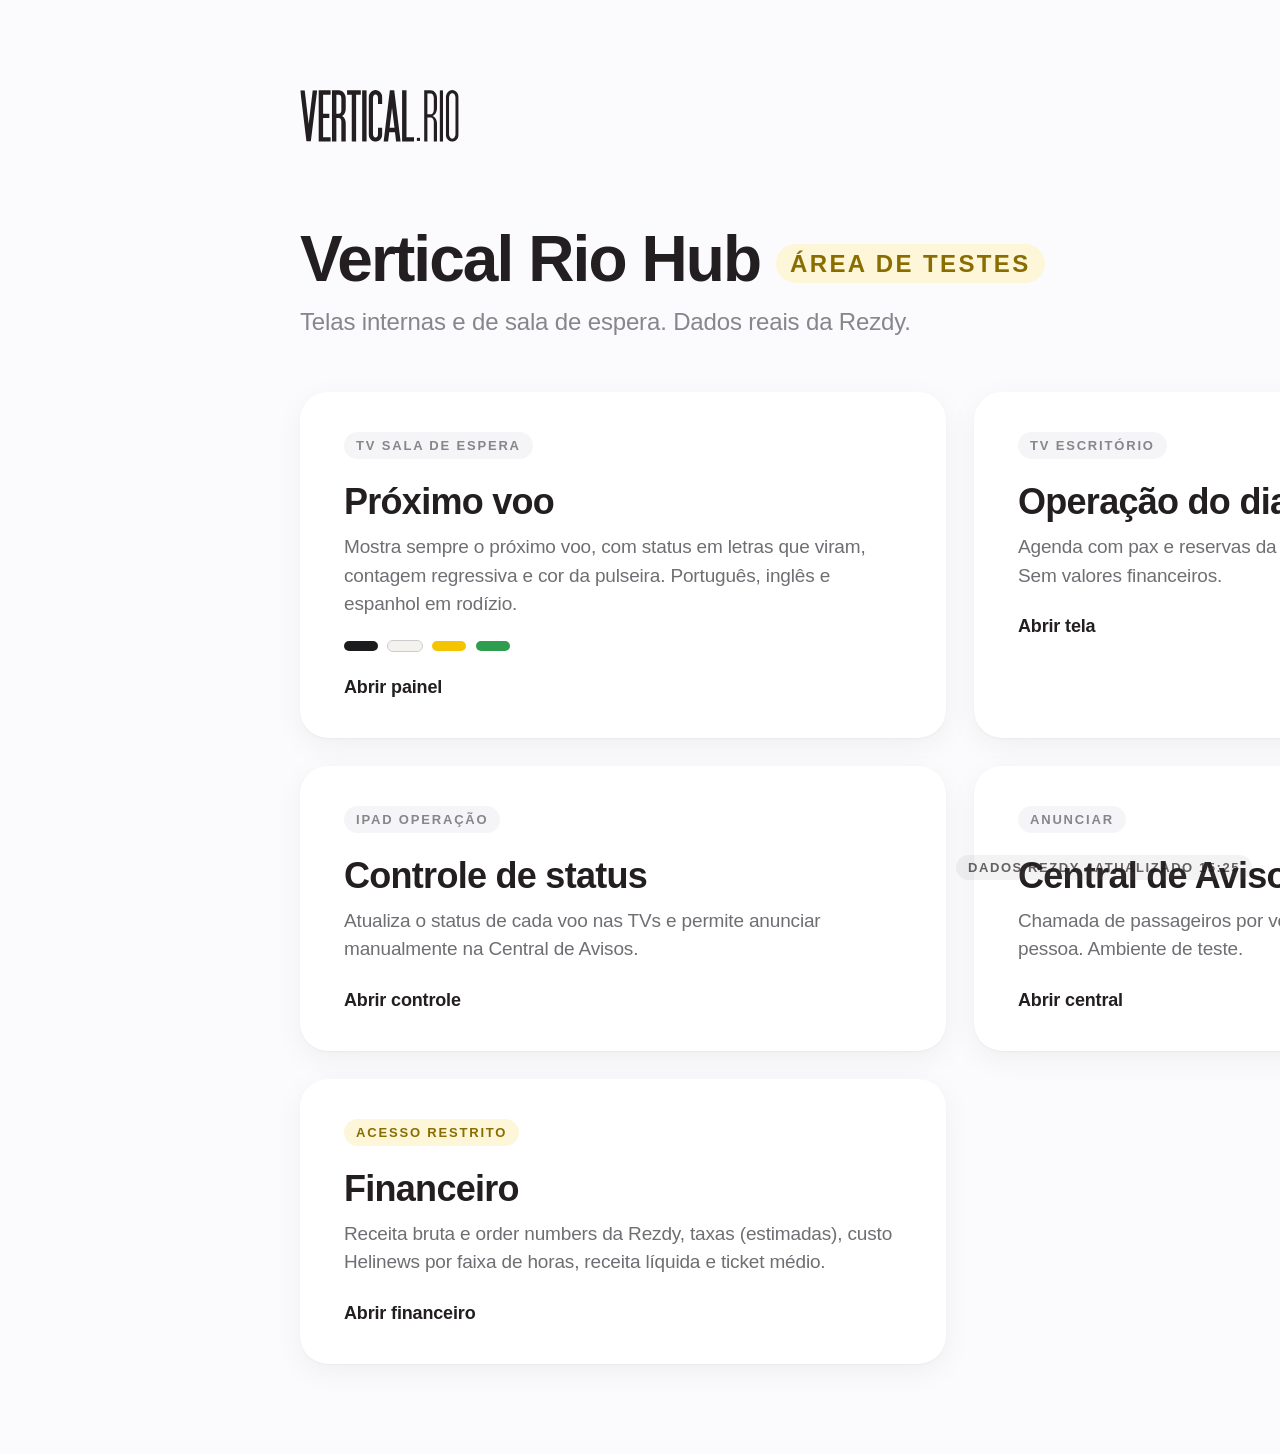
==== index.html @ 2d9e11ca "Área de testes com valores criptografados" ====
<!doctype html><html lang="pt-BR"><head><meta charset="utf-8"><title>Vertical Rio Hub</title>
<link rel="stylesheet" href="assets/base.css">
<style>
html,body{height:auto;min-height:1080px;overflow:auto}
main{max-width:1440px;margin:0 auto;padding:90px 60px;animation:entra .6s ease}
.topo{display:flex;align-items:center;justify-content:space-between}.placa-logo{padding:0;background:none}.placa-logo img{height:52px}
.data{font-size:20px;color:var(--suave);font-weight:500}
h1{font-size:64px;font-weight:700;letter-spacing:-.03em;margin:80px 0 12px}
.sub{font-size:24px;color:var(--suave);margin-bottom:56px}
.grade{display:grid;grid-template-columns:repeat(2,1fr);gap:28px}
a.card{display:block;text-decoration:none;color:inherit;background:#fff;border-radius:28px;padding:40px 44px;box-shadow:0 1px 2px rgba(0,0,0,.04),0 8px 30px rgba(0,0,0,.05);transition:transform .25s ease,box-shadow .25s ease}
a.card:hover{transform:translateY(-4px);box-shadow:0 2px 4px rgba(0,0,0,.05),0 18px 50px rgba(0,0,0,.09)}
.tag{display:inline-block;font-size:13px;font-weight:600;letter-spacing:.14em;color:var(--suave);background:var(--card);padding:6px 12px;border-radius:999px}
.tag.r{background:#fdf6d8;color:#8a6d00}
.card h2{font-size:36px;font-weight:600;letter-spacing:-.02em;margin:22px 0 10px}.card p{font-size:19px;color:#6e6e73;line-height:1.5}
.card .ir{margin-top:26px;font-size:18px;font-weight:600}
.mini{display:flex;gap:10px;margin-top:22px}.mini i{width:34px;height:10px;border-radius:999px}
</style></head><body><main>
<div class="topo"><div class="placa-logo"><img src="assets/logo_vertical_rio.svg" alt="Vertical Rio"></div><div class="data" id="dt"></div></div>
<h1>Vertical Rio Hub <span style="font-size:24px;vertical-align:middle;background:#fdf6d8;color:#8a6d00;padding:6px 14px;border-radius:999px;letter-spacing:.1em">ÁREA DE TESTES</span></h1><div class="sub">Telas internas e de sala de espera. Dados reais da Rezdy.</div>
<div class="grade">
<a class="card" href="tv_sala_espera.html"><span class="tag">TV SALA DE ESPERA</span><h2>Próximo voo</h2><p>Mostra sempre o próximo voo, com status em letras que viram, contagem regressiva e cor da pulseira. Português, inglês e espanhol em rodízio.</p><div class="mini"><i style="background:#1c1c1e"></i><i style="background:#f4f2ee;outline:1px solid #ccc"></i><i style="background:#f5c400"></i><i style="background:#2e9d4f"></i></div><div class="ir">Abrir painel</div></a>
<a class="card" href="tv_escritorio.html"><span class="tag">TV ESCRITÓRIO</span><h2>Operação do dia</h2><p>Agenda com pax e reservas da Rezdy, clima e indicadores do mês. Sem valores financeiros.</p><div class="ir">Abrir tela</div></a>
<a class="card" href="ipad_operacao.html"><span class="tag">IPAD OPERAÇÃO</span><h2>Controle de status</h2><p>Atualiza o status de cada voo nas TVs e permite anunciar manualmente na Central de Avisos.</p><div class="ir">Abrir controle</div></a>
<a class="card" href="central_avisos.html"><span class="tag">ANUNCIAR</span><h2>Central de Avisos</h2><p>Chamada de passageiros por voz, acionada sempre por uma pessoa. Ambiente de teste.</p><div class="ir">Abrir central</div></a>
<a class="card" href="hub_financeiro.html"><span class="tag r">ACESSO RESTRITO</span><h2>Financeiro</h2><p>Receita bruta e order numbers da Rezdy, taxas (estimadas), custo Helinews por faixa de horas, receita líquida e ticket médio.</p><div class="ir">Abrir financeiro</div></a>
</div></main><div class="amostra">DADOS DE EXEMPLO</div>
<script>// sempre a versao mais nova (o GitHub Pages guarda cache por 10 min)
var _t=Date.now();document.write('<script src="assets/rezdy_dados.js?t='+_t+'"><\/script><script src="assets/dados.js?t='+_t+'"><\/script>')</script>
<script>document.getElementById('dt').textContent=dataLonga();marcaOrigem(['Pulseira: cor atribuída em rodízio pelo hub','Código do voo (VR101, VR102…): gerado pelo hub, a Rezdy só tem horário e produto','Status do voo: automático pelo horário + ajuste manual no iPad','Clima (condição, vento, visibilidade, previsão da semana)','Taxas de plataforma e cartão: % fixo estimado (6,5% + 3,2%)','Horas voadas: estimadas pela duração do produto, não pelo tempo real de voo']);</script></body></html>
---- assets/base.css ----
/* Vertical Rio Hub: base visual (estilo limpo) */
:root{--tinta:#231F20;--fundo:#fbfbfd;--suave:#86868b;--linha:#e8e8ed;--card:#f5f5f7;--ok:#34a853;--atencao:#f5c400;--erro:#d93025;--board:#0e0e10;--flap:#1c1c1e;--flapTxt:#f5f5f7}
*{box-sizing:border-box;margin:0;padding:0}
html,body{width:1920px;height:1080px;overflow:hidden}
body{font-family:-apple-system,BlinkMacSystemFont,"SF Pro Display","SF Pro Text",Inter,"Segoe UI",Roboto,"Helvetica Neue",Arial,sans-serif;color:var(--tinta);background:var(--fundo);-webkit-font-smoothing:antialiased;letter-spacing:-.01em}
.amostra{position:fixed;right:28px;bottom:20px;font-size:13px;letter-spacing:.12em;font-weight:600;padding:5px 12px;border-radius:999px;background:rgba(134,134,139,.14);color:inherit;opacity:.7;z-index:99}
.placa-logo{background:#fff;padding:12px 18px;border-radius:10px;display:inline-flex;align-items:center}
.placa-logo img{height:48px;display:block}
@keyframes entra{from{opacity:0;transform:translateY(8px)}to{opacity:1;transform:none}}
button{font-family:inherit}
a.placa-logo{cursor:pointer;text-decoration:none;transition:opacity .2s}a.placa-logo:hover{opacity:.75}
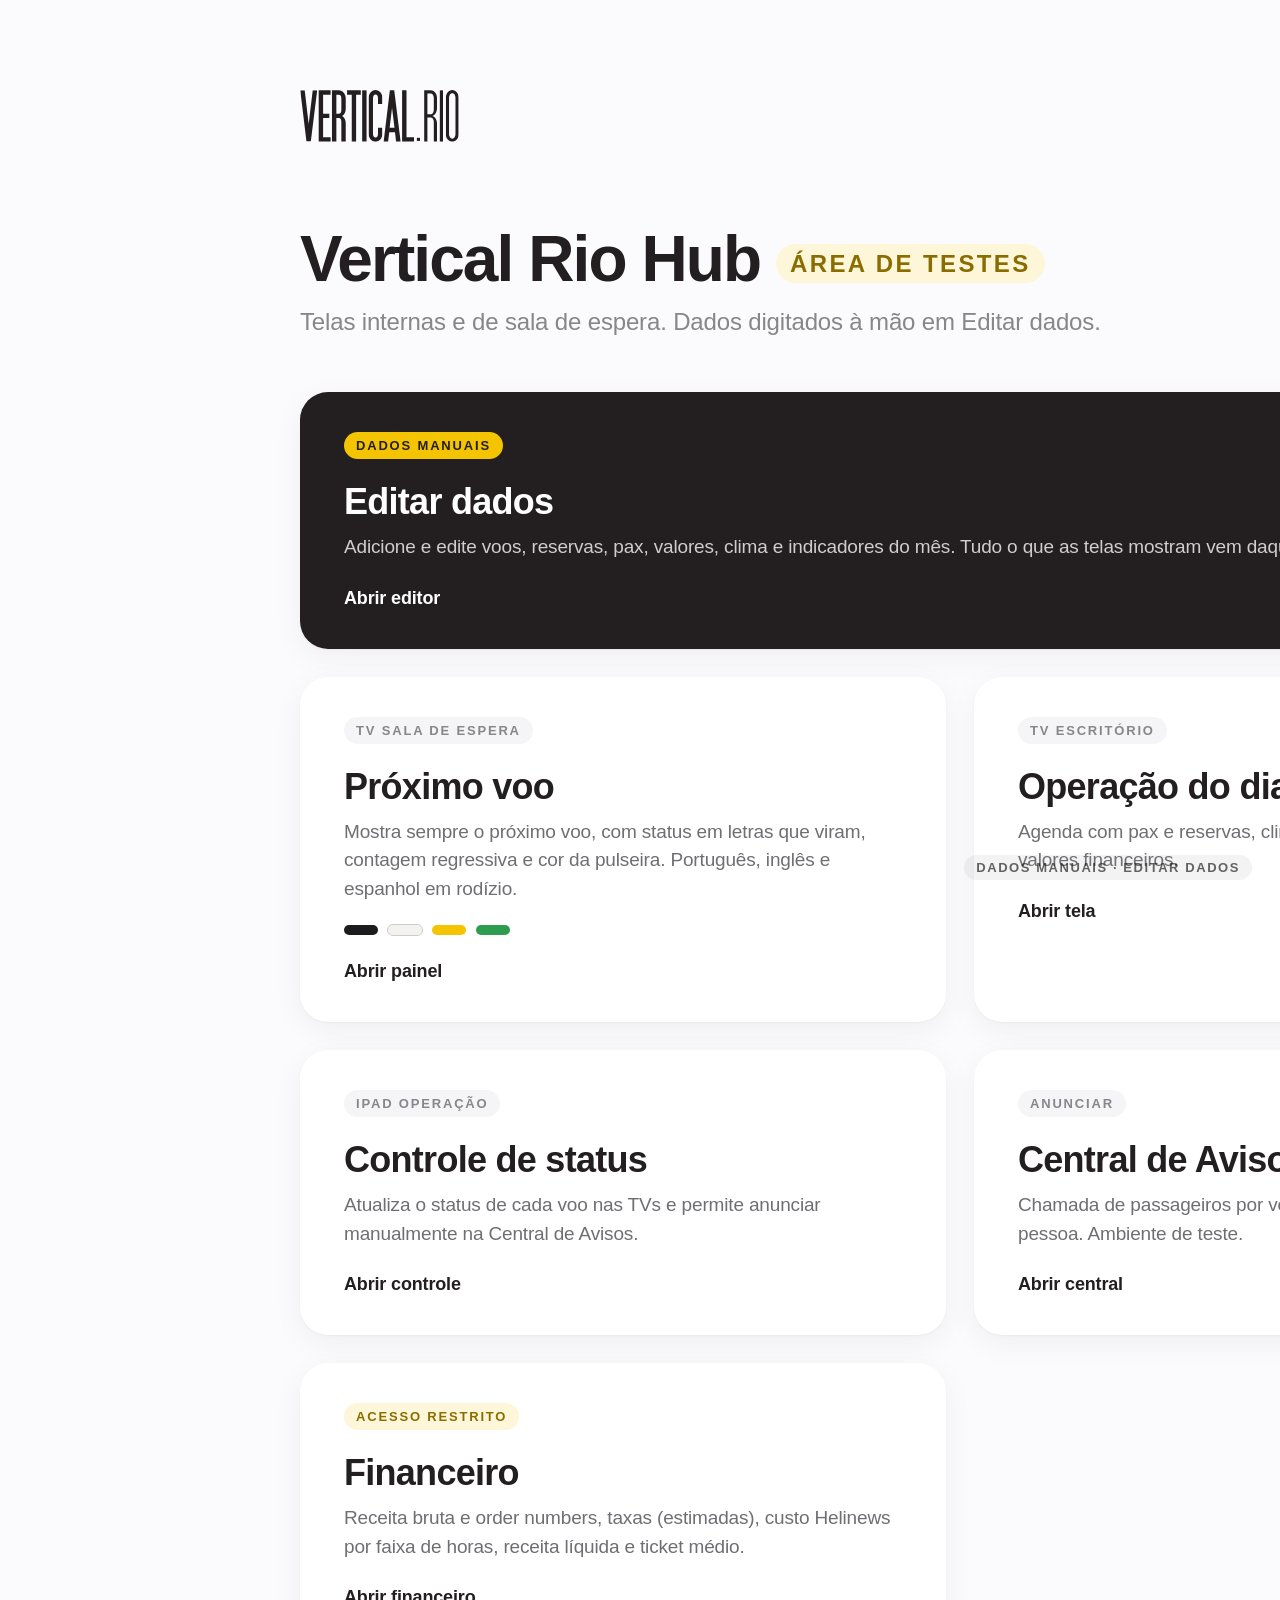
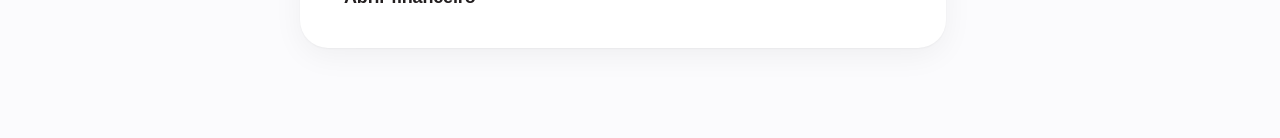
==== commit 894c9289: "Área de testes com dados manuais: página Editar dados, sem API da Rezdy Co-Authored-By: Claude Opus " ====
--- a/index.html
+++ b/index.html
@@ -17,14 +17,15 @@
 .mini{display:flex;gap:10px;margin-top:22px}.mini i{width:34px;height:10px;border-radius:999px}
 </style></head><body><main>
 <div class="topo"><div class="placa-logo"><img src="assets/logo_vertical_rio.svg" alt="Vertical Rio"></div><div class="data" id="dt"></div></div>
-<h1>Vertical Rio Hub <span style="font-size:24px;vertical-align:middle;background:#fdf6d8;color:#8a6d00;padding:6px 14px;border-radius:999px;letter-spacing:.1em">ÁREA DE TESTES</span></h1><div class="sub">Telas internas e de sala de espera. Dados reais da Rezdy.</div>
+<h1>Vertical Rio Hub <span style="font-size:24px;vertical-align:middle;background:#fdf6d8;color:#8a6d00;padding:6px 14px;border-radius:999px;letter-spacing:.1em">ÁREA DE TESTES</span></h1><div class="sub">Telas internas e de sala de espera. Dados digitados à mão em Editar dados.</div>
 <div class="grade">
+<a class="card" href="editar.html" style="grid-column:1/-1;background:var(--tinta);color:#fff"><span class="tag" style="background:#f5c400;color:var(--tinta)">DADOS MANUAIS</span><h2>Editar dados</h2><p style="color:#cfcdcd">Adicione e edite voos, reservas, pax, valores, clima e indicadores do mês. Tudo o que as telas mostram vem daqui.</p><div class="ir">Abrir editor</div></a>
 <a class="card" href="tv_sala_espera.html"><span class="tag">TV SALA DE ESPERA</span><h2>Próximo voo</h2><p>Mostra sempre o próximo voo, com status em letras que viram, contagem regressiva e cor da pulseira. Português, inglês e espanhol em rodízio.</p><div class="mini"><i style="background:#1c1c1e"></i><i style="background:#f4f2ee;outline:1px solid #ccc"></i><i style="background:#f5c400"></i><i style="background:#2e9d4f"></i></div><div class="ir">Abrir painel</div></a>
-<a class="card" href="tv_escritorio.html"><span class="tag">TV ESCRITÓRIO</span><h2>Operação do dia</h2><p>Agenda com pax e reservas da Rezdy, clima e indicadores do mês. Sem valores financeiros.</p><div class="ir">Abrir tela</div></a>
+<a class="card" href="tv_escritorio.html"><span class="tag">TV ESCRITÓRIO</span><h2>Operação do dia</h2><p>Agenda com pax e reservas, clima e indicadores do mês. Sem valores financeiros.</p><div class="ir">Abrir tela</div></a>
 <a class="card" href="ipad_operacao.html"><span class="tag">IPAD OPERAÇÃO</span><h2>Controle de status</h2><p>Atualiza o status de cada voo nas TVs e permite anunciar manualmente na Central de Avisos.</p><div class="ir">Abrir controle</div></a>
 <a class="card" href="central_avisos.html"><span class="tag">ANUNCIAR</span><h2>Central de Avisos</h2><p>Chamada de passageiros por voz, acionada sempre por uma pessoa. Ambiente de teste.</p><div class="ir">Abrir central</div></a>
-<a class="card" href="hub_financeiro.html"><span class="tag r">ACESSO RESTRITO</span><h2>Financeiro</h2><p>Receita bruta e order numbers da Rezdy, taxas (estimadas), custo Helinews por faixa de horas, receita líquida e ticket médio.</p><div class="ir">Abrir financeiro</div></a>
+<a class="card" href="hub_financeiro.html"><span class="tag r">ACESSO RESTRITO</span><h2>Financeiro</h2><p>Receita bruta e order numbers, taxas (estimadas), custo Helinews por faixa de horas, receita líquida e ticket médio.</p><div class="ir">Abrir financeiro</div></a>
 </div></main><div class="amostra">DADOS DE EXEMPLO</div>
 <script>// sempre a versao mais nova (o GitHub Pages guarda cache por 10 min)
-var _t=Date.now();document.write('<script src="assets/rezdy_dados.js?t='+_t+'"><\/script><script src="assets/dados.js?t='+_t+'"><\/script>')</script>
+var _t=Date.now();document.write('<script src="assets/manual.js?t='+_t+'"><\/script><script src="assets/dados.js?t='+_t+'"><\/script>')</script>
 <script>document.getElementById('dt').textContent=dataLonga();marcaOrigem(['Pulseira: cor atribuída em rodízio pelo hub','Código do voo (VR101, VR102…): gerado pelo hub, a Rezdy só tem horário e produto','Status do voo: automático pelo horário + ajuste manual no iPad','Clima (condição, vento, visibilidade, previsão da semana)','Taxas de plataforma e cartão: % fixo estimado (6,5% + 3,2%)','Horas voadas: estimadas pela duração do produto, não pelo tempo real de voo']);</script></body></html>
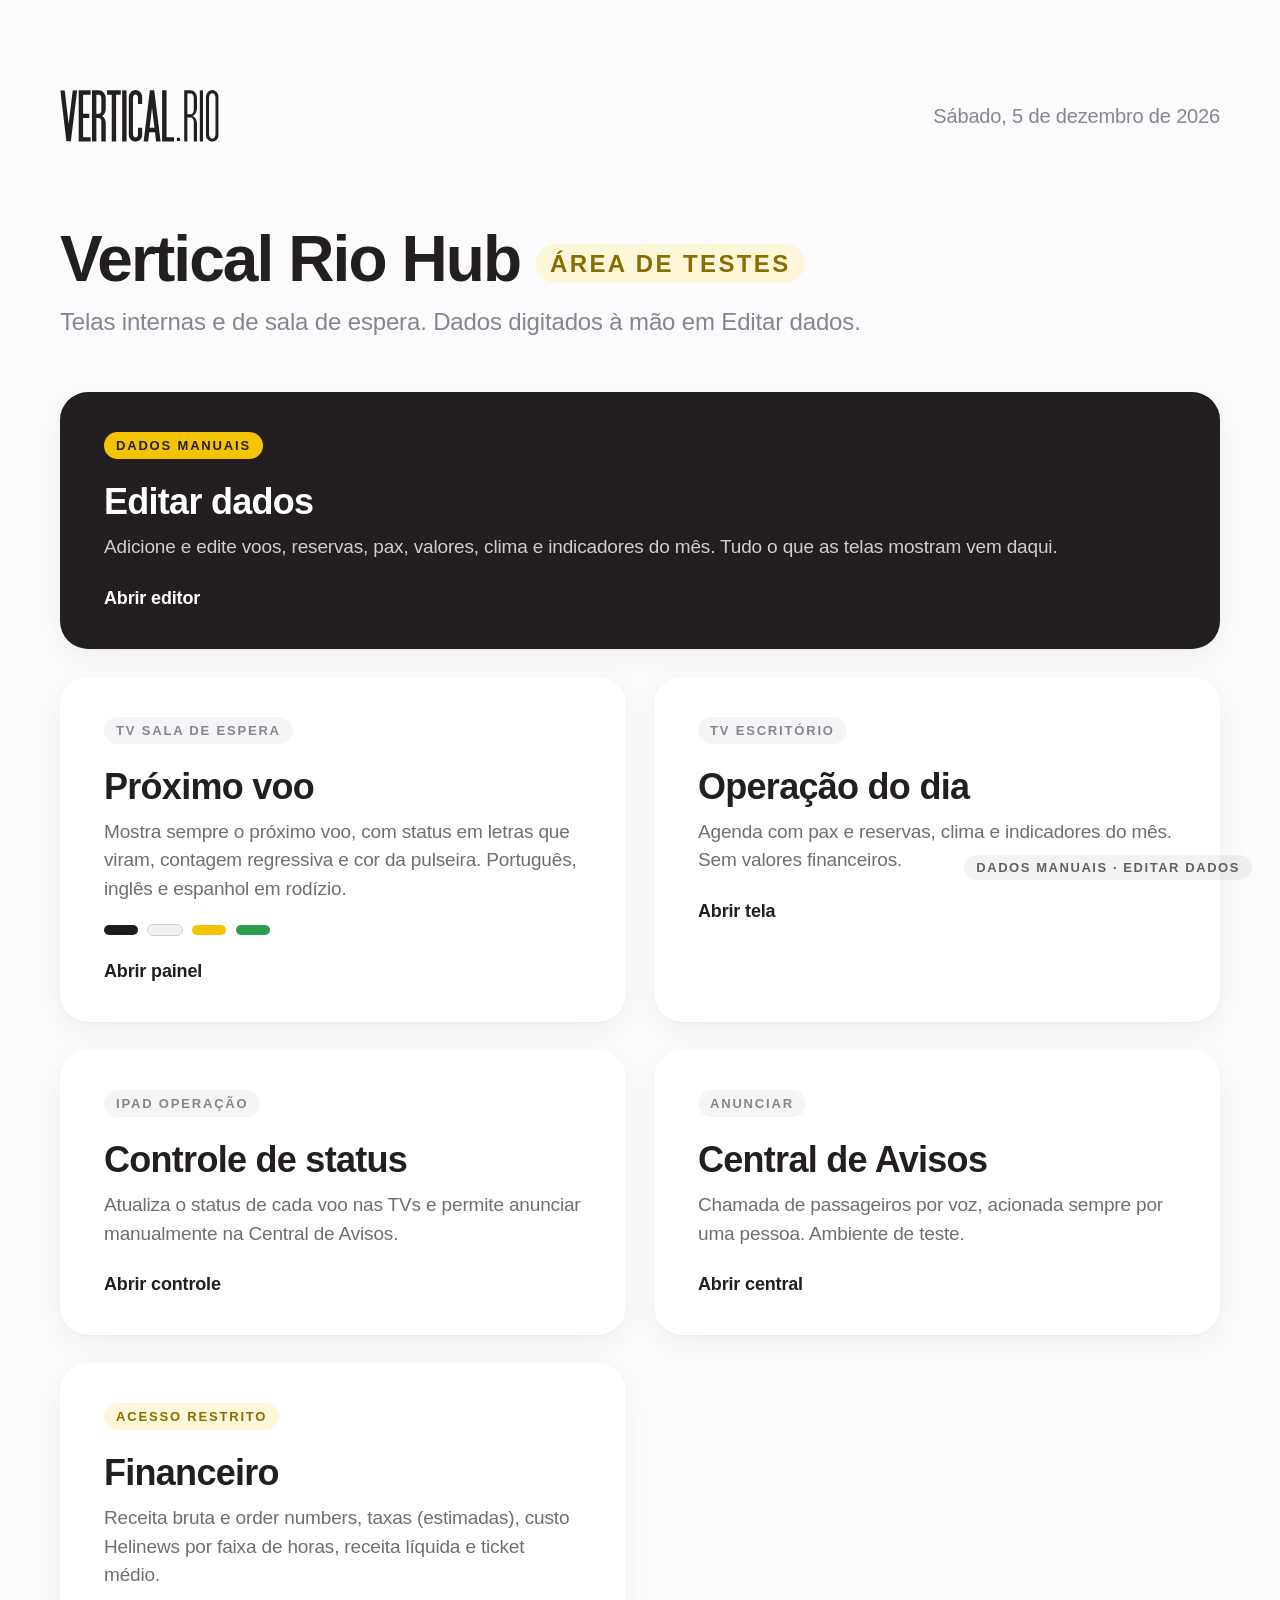
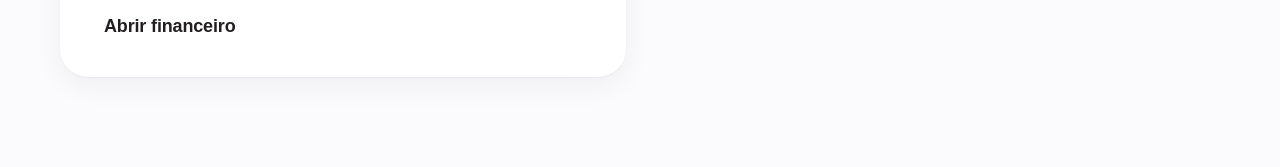
==== commit 31f12ab4: "Centraliza as telas: TVs e iPad se encaixam em qualquer janela; menu e financeiro centralizados Co-A" ====
--- a/index.html
+++ b/index.html
@@ -1,7 +1,7 @@
 <!doctype html><html lang="pt-BR"><head><meta charset="utf-8"><title>Vertical Rio Hub</title>
 <link rel="stylesheet" href="assets/base.css">
 <style>
-html,body{height:auto;min-height:1080px;overflow:auto}
+html,body{width:auto;height:auto;min-height:100vh;overflow:auto}
 main{max-width:1440px;margin:0 auto;padding:90px 60px;animation:entra .6s ease}
 .topo{display:flex;align-items:center;justify-content:space-between}.placa-logo{padding:0;background:none}.placa-logo img{height:52px}
 .data{font-size:20px;color:var(--suave);font-weight:500}
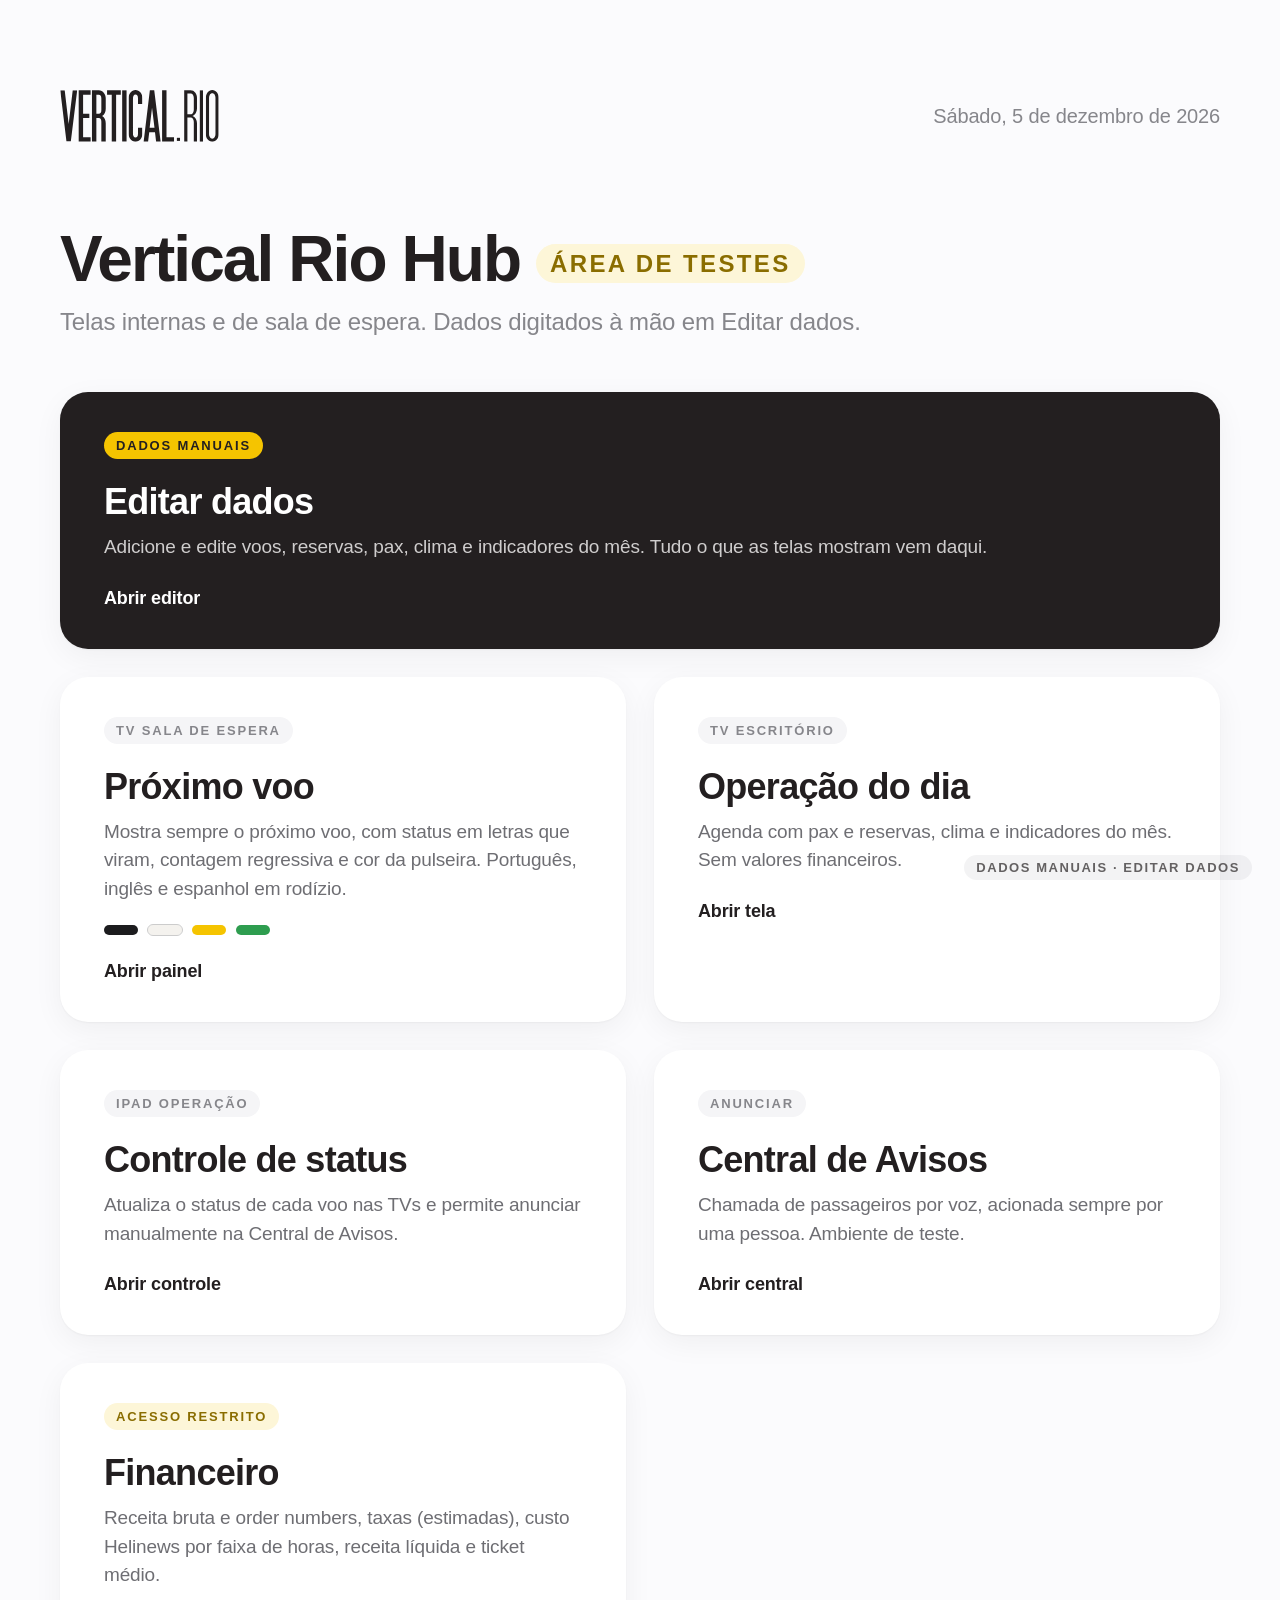
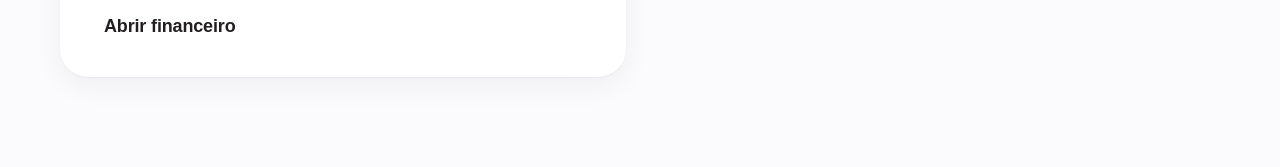
==== commit 397a2eab: "Editar dados: remove canal, pagamento, valor, comissão e a receber das reservas Co-Authored-By: Clau" ====
--- a/index.html
+++ b/index.html
@@ -19,7 +19,7 @@
 <div class="topo"><div class="placa-logo"><img src="assets/logo_vertical_rio.svg" alt="Vertical Rio"></div><div class="data" id="dt"></div></div>
 <h1>Vertical Rio Hub <span style="font-size:24px;vertical-align:middle;background:#fdf6d8;color:#8a6d00;padding:6px 14px;border-radius:999px;letter-spacing:.1em">ÁREA DE TESTES</span></h1><div class="sub">Telas internas e de sala de espera. Dados digitados à mão em Editar dados.</div>
 <div class="grade">
-<a class="card" href="editar.html" style="grid-column:1/-1;background:var(--tinta);color:#fff"><span class="tag" style="background:#f5c400;color:var(--tinta)">DADOS MANUAIS</span><h2>Editar dados</h2><p style="color:#cfcdcd">Adicione e edite voos, reservas, pax, valores, clima e indicadores do mês. Tudo o que as telas mostram vem daqui.</p><div class="ir">Abrir editor</div></a>
+<a class="card" href="editar.html" style="grid-column:1/-1;background:var(--tinta);color:#fff"><span class="tag" style="background:#f5c400;color:var(--tinta)">DADOS MANUAIS</span><h2>Editar dados</h2><p style="color:#cfcdcd">Adicione e edite voos, reservas, pax, clima e indicadores do mês. Tudo o que as telas mostram vem daqui.</p><div class="ir">Abrir editor</div></a>
 <a class="card" href="tv_sala_espera.html"><span class="tag">TV SALA DE ESPERA</span><h2>Próximo voo</h2><p>Mostra sempre o próximo voo, com status em letras que viram, contagem regressiva e cor da pulseira. Português, inglês e espanhol em rodízio.</p><div class="mini"><i style="background:#1c1c1e"></i><i style="background:#f4f2ee;outline:1px solid #ccc"></i><i style="background:#f5c400"></i><i style="background:#2e9d4f"></i></div><div class="ir">Abrir painel</div></a>
 <a class="card" href="tv_escritorio.html"><span class="tag">TV ESCRITÓRIO</span><h2>Operação do dia</h2><p>Agenda com pax e reservas, clima e indicadores do mês. Sem valores financeiros.</p><div class="ir">Abrir tela</div></a>
 <a class="card" href="ipad_operacao.html"><span class="tag">IPAD OPERAÇÃO</span><h2>Controle de status</h2><p>Atualiza o status de cada voo nas TVs e permite anunciar manualmente na Central de Avisos.</p><div class="ir">Abrir controle</div></a>
